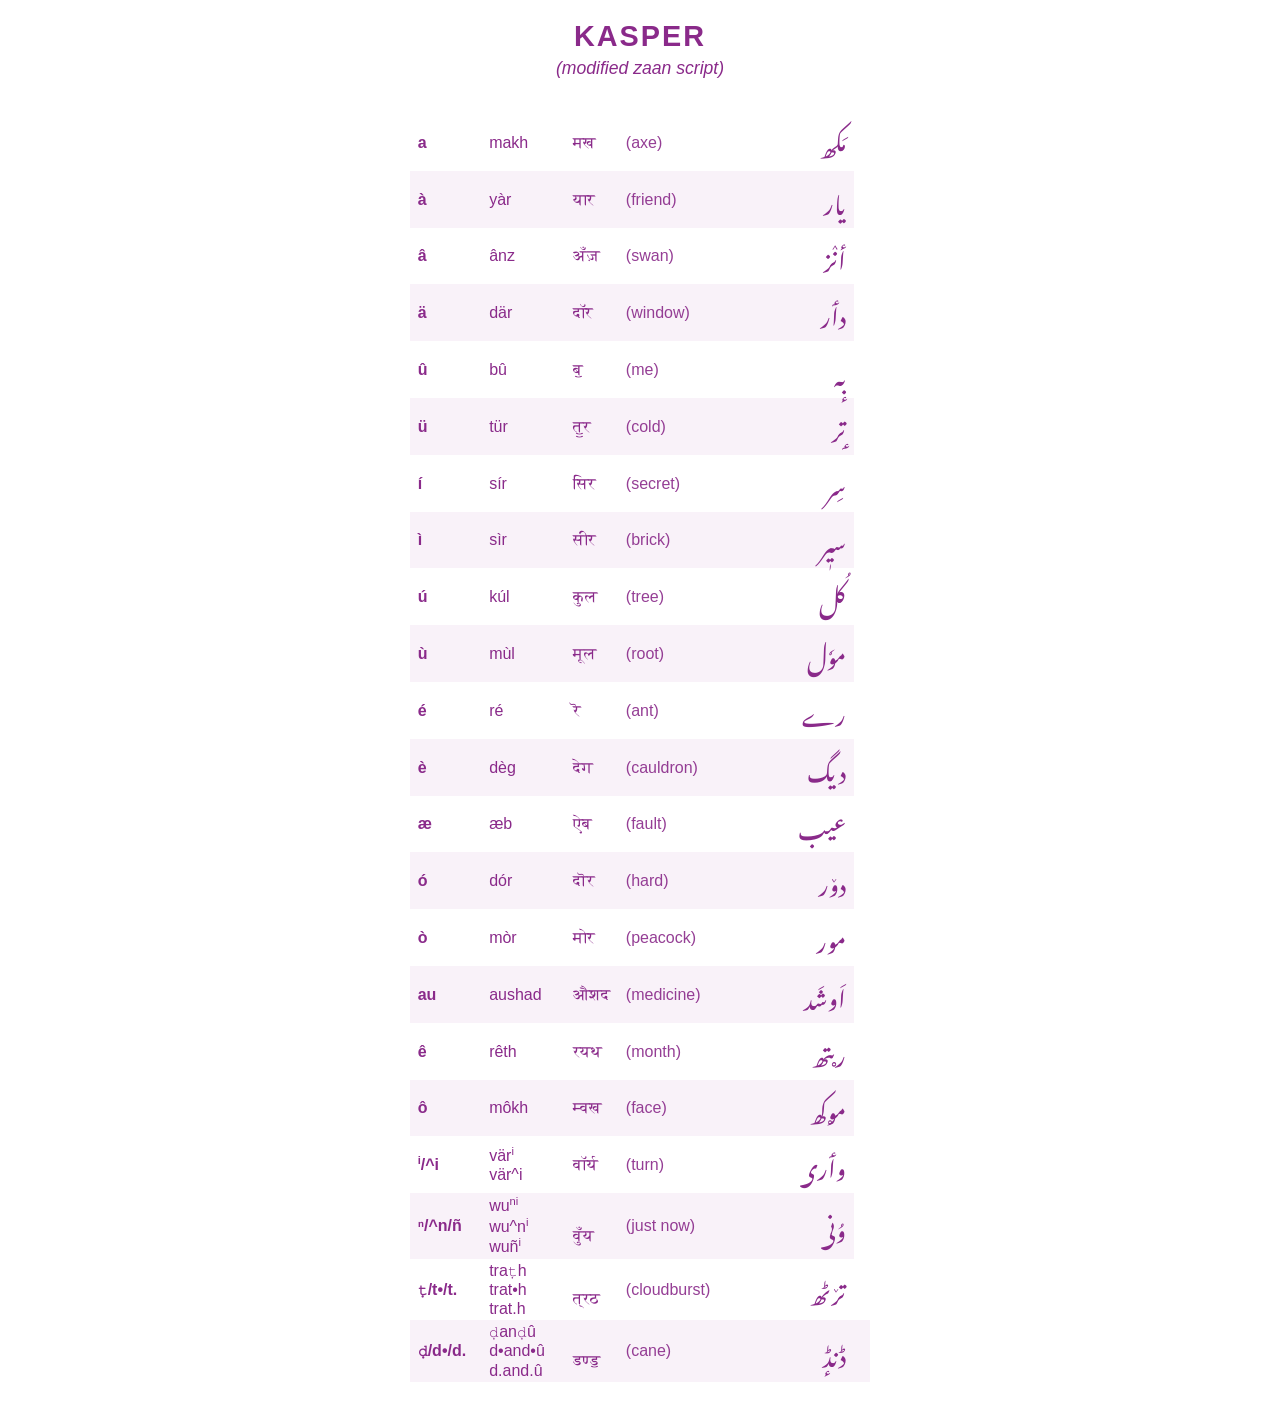
==== website/Kasper.html @ 4780e21e "minor fix" ====
<!DOCTYPE html>
<html lang="ks">
<head>
    <link rel="preconnect" href="https://fonts.googleapis.com">
    <link rel="preconnect" href="https://fonts.gstatic.com" crossorigin>

    <link href="https://fonts.googleapis.com/css2?family=Noto+Nastaliq+Urdu&display=swap" rel="stylesheet">
    <meta charset="UTF-8">
    <meta name="viewport" content="width=device-width, initial-scale=0.5">
    
    <title>KASPER Script Chart</title>
    <style>
        :root {
            --primary-color: #8a2a8a; /* Matching the purple in the image */
            --bg-color: #ffffff;
            --border-color: #f0e0f0;
        }

        body {
            font-family: 'Segoe UI', Tahoma, Geneva, Verdana, sans-serif;
            background-color: var(--bg-color);
            color: var(--primary-color);
            margin: 20px;
            display: flex;
            flex-direction: column;
            align-items: center;
        }

        .header {
            text-align: center;
            margin-bottom: 30px;
        }

        .header h1 {
            font-size: 1.8rem;
            margin: 0;
            letter-spacing: 2px;
            text-transform: uppercase;
        }

        .header p {
            font-size: 1.1rem;
            margin: 5px 0;
            font-style: italic;
        }

        .table-container {
            width: 100%;
            max-width: 900px;
            overflow-x: auto;
        }

        
        table {
            width: auto;
            margin-left: auto;
            margin-right: auto;
            border-spacing: 0;
}
        
        td {
            padding: 2px 8px; 
            border: none;      
            line-height: 1.2; 
        }
        

        .kashmiri {
            direction: rtl;
            font-family: 'Noto Nastaliq Urdu', serif;
            font-size: 1.5rem;
            text-align: right;
            line-height: 2.2;  
            min-width: 120px;  
        }
        
       
        .vowel {
            font-weight: bold;
            color: var(--primary-color);      
            padding-right: 15px; 
        }
        .roman {
          font-style: normal; 
          padding-right:20px;
          
        }
        .devanagari { font-family: 'Arial Unicode MS', sans-serif; }
        .translation { color: var(--primary-color); opacity: 0.9; }

        sup { font-size: 0.7em; }

        tr:nth-child(even) {
    background-color: #f9f2f9;
}


        @media (max-width: 600px) {
            table { font-size: 1rem; }
            .kashmiri { font-size: 1.3rem; }
            td { padding: 8px 5px; }
        }
    </style>
</head>
<body>

    <div class="header">
        <h1>KASPER</h1>
        <p>(modified zaan script)</p>
    </div>

    <div class="table-container">
        <table>
            <tbody>
                <tr>
                    <td class="vowel">a</td>
                    <td class="roman">makh</td>
                    <td class="devanagari">मख</td>
                    <td class="translation">(axe)</td>
                    <td class="kashmiri">مَکھ</td>
                </tr>
                <tr>
                    <td class="vowel">à</td>
                    <td class="roman">yàr</td>
                    <td class="devanagari">यार</td>
                    <td class="translation">(friend)</td>
                    <td class="kashmiri">یار</td>
                </tr>
                <tr>
                    <td class="vowel">â</td>
                    <td class="roman">ânz</td>
                    <td class="devanagari">अँज़</td>
                    <td class="translation">(swan)</td>
                    <td class="kashmiri">أنٛز</td>
                </tr>
                <tr>
                    <td class="vowel">ä</td>
                    <td class="roman">där</td>
                    <td class="devanagari">दॉर</td>
                    <td class="translation">(window)</td>
                    <td class="kashmiri">دٲر</td>
                </tr>
                <tr>
                    <td class="vowel">û</td>
                    <td class="roman">bû</td>
                    <td class="devanagari">बॖ</td>
                    <td class="translation">(me)</td>
                    <td class="kashmiri">بٕہ</td>
                </tr>
                <tr>
                    <td class="vowel">ü</td>
                    <td class="roman">tür</td>
                    <td class="devanagari">तॗर</td>
                    <td class="translation">(cold)</td>
                    <td class="kashmiri"> ٟتر</td></td>
                </tr>
                <tr>
                    <td class="vowel">í</td>
                    <td class="roman">sír</td>
                    <td class="devanagari">सिर</td>
                    <td class="translation">(secret)</td>
                    <td class="kashmiri">سِر</td>
                </tr>
                <tr>
                    <td class="vowel">ì</td>
                    <td class="roman">sìr</td>
                    <td class="devanagari">सीर</td>
                    <td class="translation">(brick)</td>
                    <td class="kashmiri">سیٖر</td>
                </tr>
                <tr>
                    <td class="vowel">ú</td>
                    <td class="roman">kúl</td>
                    <td class="devanagari">कुल</td>
                    <td class="translation">(tree)</td>
                    <td class="kashmiri">کُل</td>
                </tr>
                <tr>
                    <td class="vowel">ù</td>
                    <td class="roman">mùl</td>
                    <td class="devanagari">मूल</td>
                    <td class="translation">(root)</td>
                    <td class="kashmiri">موٗل</td>
                </tr>
                <tr>
                    <td class="vowel">é</td>
                    <td class="roman">ré</td>
                    <td class="devanagari">रॆ</td>
                    <td class="translation">(ant)</td>
                    <td class="kashmiri">رے</td>
                </tr>
                <tr>
                    <td class="vowel">è</td>
                    <td class="roman">dèg</td>
                    <td class="devanagari">देग</td>
                    <td class="translation">(cauldron)</td>
                    <td class="kashmiri">دیگ</td>
                </tr>
                <tr>
                    <td class="vowel">æ</td>
                    <td class="roman">æb</td>
                    <td class="devanagari">ऐब</td>
                    <td class="translation">(fault)</td>
                    <td class="kashmiri">عیب</td>
                </tr>
                <tr>
                    <td class="vowel">ó</td>
                    <td class="roman">dór</td>
                    <td class="devanagari">दॊर</td>
                    <td class="translation">(hard)</td>
                    <td class="kashmiri">دوٚر</td>
                </tr>
                <tr>
                    <td class="vowel">ò</td>
                    <td class="roman">mòr</td>
                    <td class="devanagari">मोर</td>
                    <td class="translation">(peacock)</td>
                    <td class="kashmiri">مور</td>
                </tr>
                <tr>
                    <td class="vowel">au</td>
                    <td class="roman">aushad</td>
                    <td class="devanagari">औशद</td>
                    <td class="translation">(medicine)</td>
                    <td class="kashmiri">اَوشَد</td>
                </tr>
                <tr>
                    <td class="vowel">ê</td>
                    <td class="roman">rêth</td>
                    <td class="devanagari">रयथ</td>
                    <td class="translation">(month)</td>
                    <td class="kashmiri">رؠتھ</td>
                </tr>
                <tr>
                    <td class="vowel">ô</td>
                    <td class="roman">môkh</td>
                    <td class="devanagari">म्वख</td>
                    <td class="translation">(face)</td>
                    <td class="kashmiri">مۄکھ</td>
                </tr>
                <tr>
                    <td class="vowel"><sup>i</sup>/^i</td></td>
                    <td class="roman">vär<sup>i</sup><br>vär^i</td>
                    <td class="devanagari">वॉर्य</td>
                    <td class="translation">(turn)</td>
                    <td class="kashmiri">وٲرؠ</td>
                </tr>
                <tr>
                    <td class="vowel">ⁿ/^n/ñ</td>
                    <td class="roman">wu<sup>ni</sup><br>wu^n<sup>i</sup><br>wuñ<sup>i</sup> </td>
                    <td class="devanagari"><br> वुँय </td>
                    <td class="translation">(just now)</td>
                    <td class="kashmiri">وُنؠ</td>
                </tr>
                 <tr>
                    <td class="vowel">ṭ/t•/t.</td>
                    <td class="roman">traṭh<br>trat•h<br>trat.h</td>
                    <td class="devanagari"><br>त्रठ</td>
                    <td class="translation">(cloudburst)</td>
                    <td class="kashmiri">ترٚٹھ</td>
                </tr>
                 <tr>
                    <td class="vowel">ḍ/d•/d.</td>
                    <td class="roman">ḍanḍû<br>d•and•û<br>d.and.û</td>
                    <td class="devanagari"><br> डण्डॖ</td>
                    <td class="translation">(cane)</td>
                    <td class="kashmiri">ڈنڈٕ<td>
                </tr>
            </tbody>
        </table>
    </div>
</body>
</html>
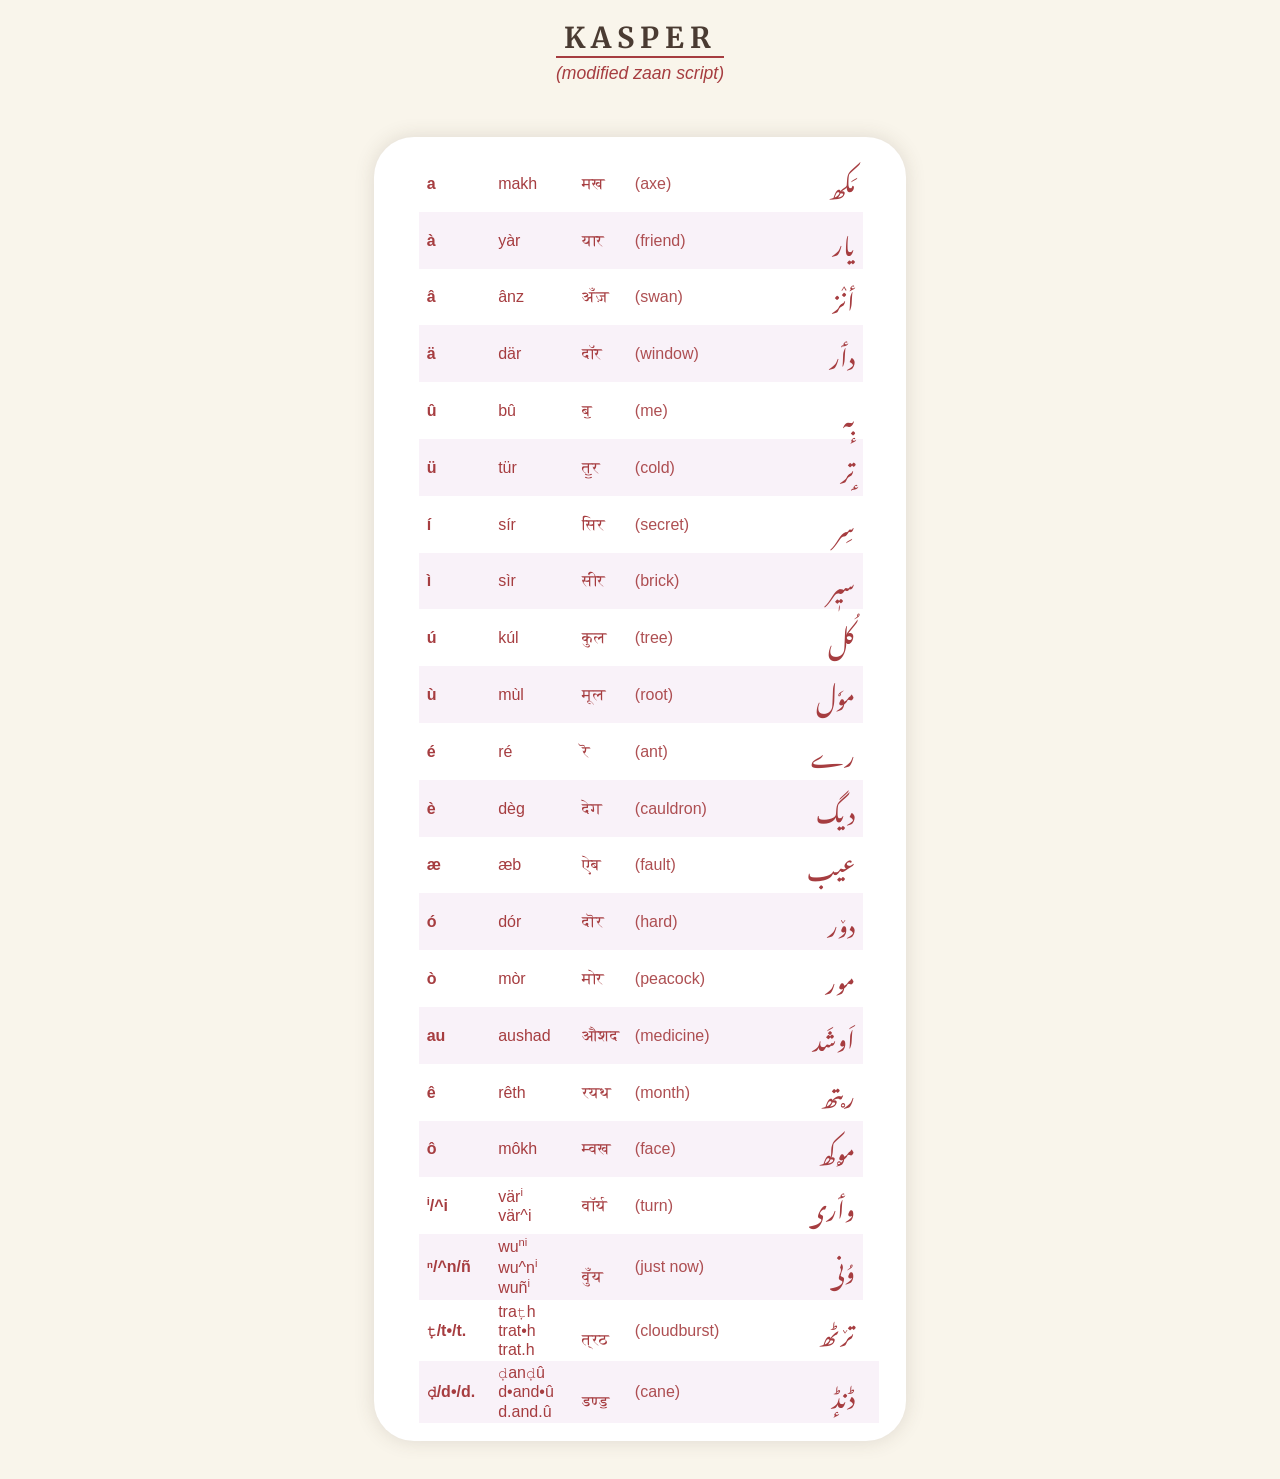
==== commit 5f22f30f: "added a styleshee to index and themed the kasper.html as per our design theme" ====
--- a/website/Kasper.html
+++ b/website/Kasper.html
@@ -3,18 +3,22 @@
 <head>
     <link rel="preconnect" href="https://fonts.googleapis.com">
     <link rel="preconnect" href="https://fonts.gstatic.com" crossorigin>
-
+    <link href="https://fonts.googleapis.com/css2?family=Merriweather:ital,wght@0,300;0,700;1,400&family=Noto+Nastaliq+Urdu:wght@400;700&display=swap" rel="stylesheet">
     <link href="https://fonts.googleapis.com/css2?family=Noto+Nastaliq+Urdu&display=swap" rel="stylesheet">
     <meta charset="UTF-8">
     <meta name="viewport" content="width=device-width, initial-scale=0.5">
-    
     <title>KASPER Script Chart</title>
     <style>
         :root {
-            --primary-color: #8a2a8a; /* Matching the purple in the image */
-            --bg-color: #ffffff;
-            --border-color: #f0e0f0;
-        }
+            --primary-color:#a63d40; /* Matching the purple in the image */
+            --bg-color: #f9f5eb;
+            --border-color: #f9f5eb;
+            --paper: #f9f5eb;        
+            --walnut: #4a3b32;      
+            --chinar: #a63d40;      
+            --saffron: #e9b44c; 
+            --shadow: rgba(74, 59, 50, 0.15); 
+            }
 
         body {
             font-family: 'Segoe UI', Tahoma, Geneva, Verdana, sans-serif;
@@ -36,6 +40,10 @@
             margin: 0;
             letter-spacing: 2px;
             text-transform: uppercase;
+            font-family: Merriweather;
+            letter-spacing: 0.2em;
+            color:#4a3b32;
+            border-bottom: 2px solid var(--chinar);
         }
 
         .header p {
@@ -48,6 +56,7 @@
             width: 100%;
             max-width: 900px;
             overflow-x: auto;
+            
         }
 
         
@@ -55,8 +64,18 @@
             width: auto;
             margin-left: auto;
             margin-right: auto;
-            border-spacing: 0;
-}
+            margin-top: 2%;
+            margin-bottom: 2%;
+            border-spacing: 0px;
+            background-color:#ffffff;
+            border-radius: 40px;
+            padding-left:5%;
+            padding-right:3%;
+            padding-top: 2%;
+            padding-bottom:2%;
+             box-shadow:0px 0px 20px 0px var(--shadow);
+            
+           }
         
         td {
             padding: 2px 8px; 
